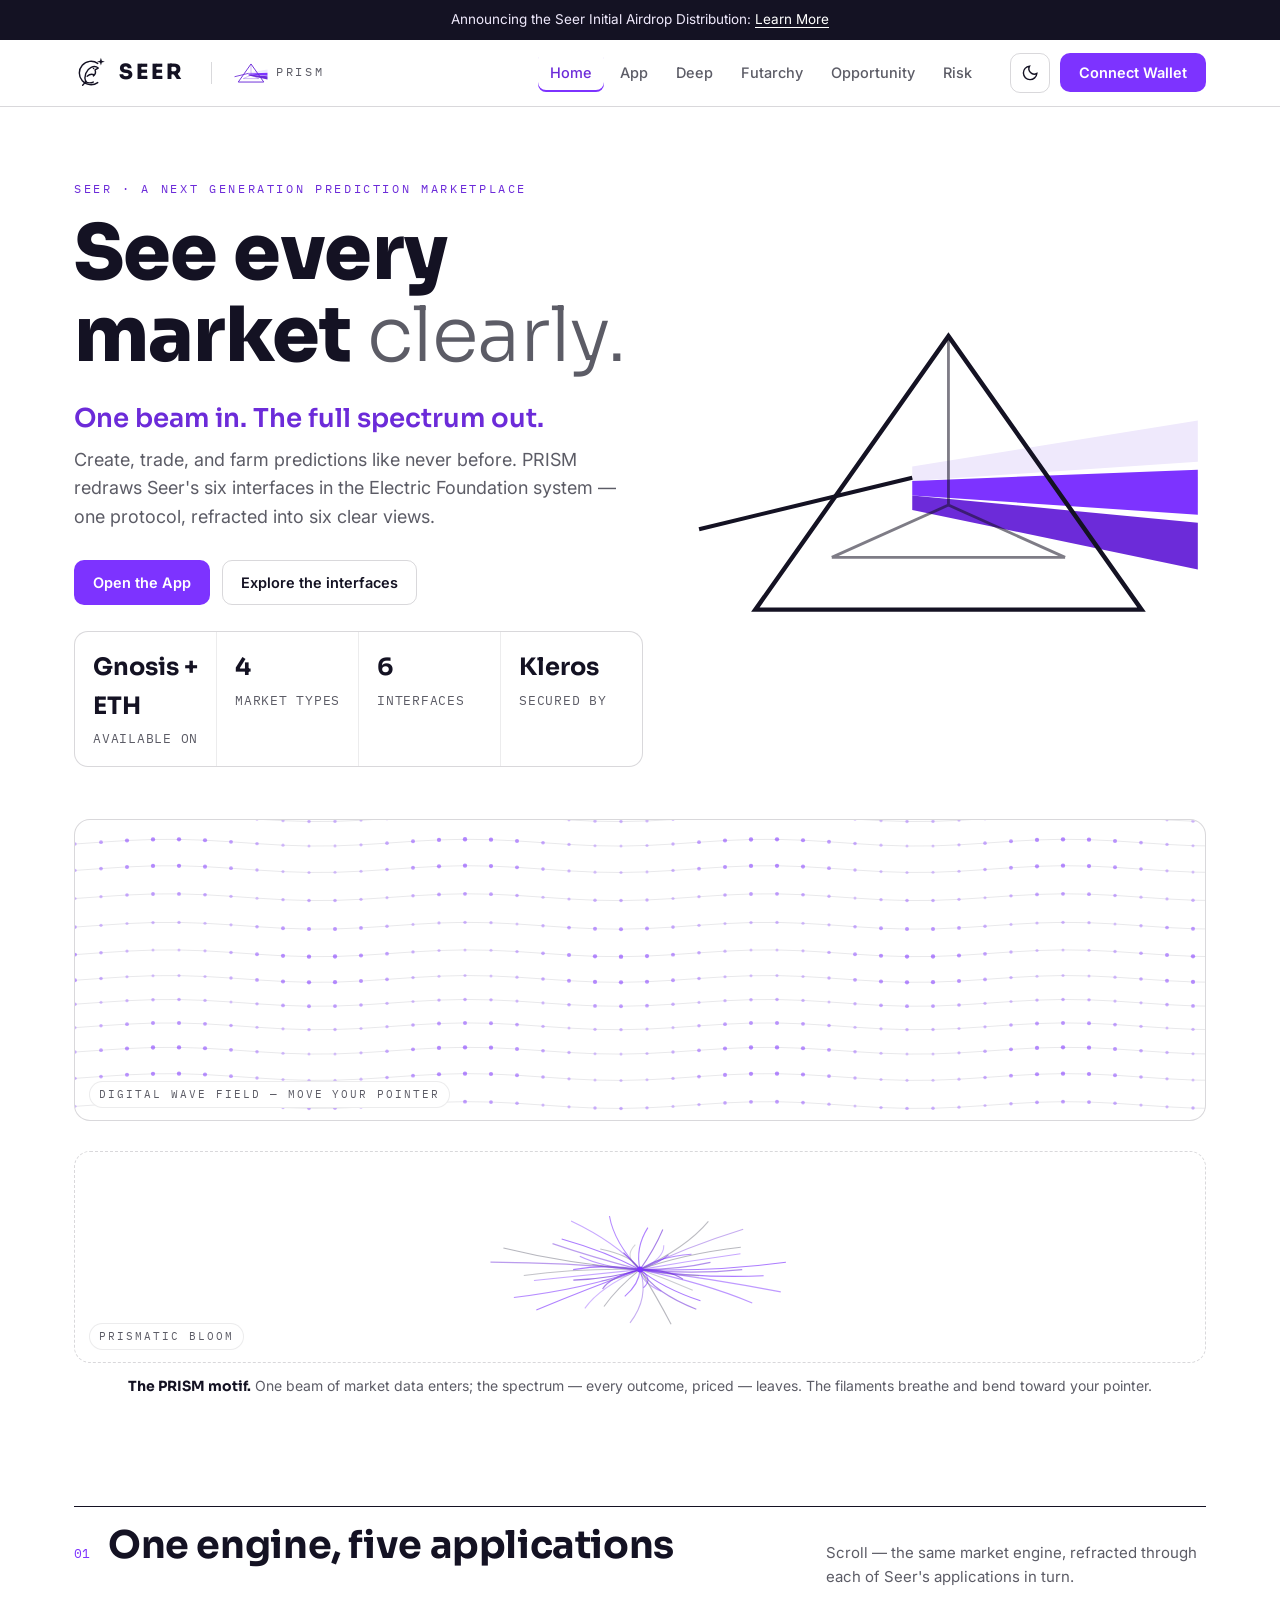
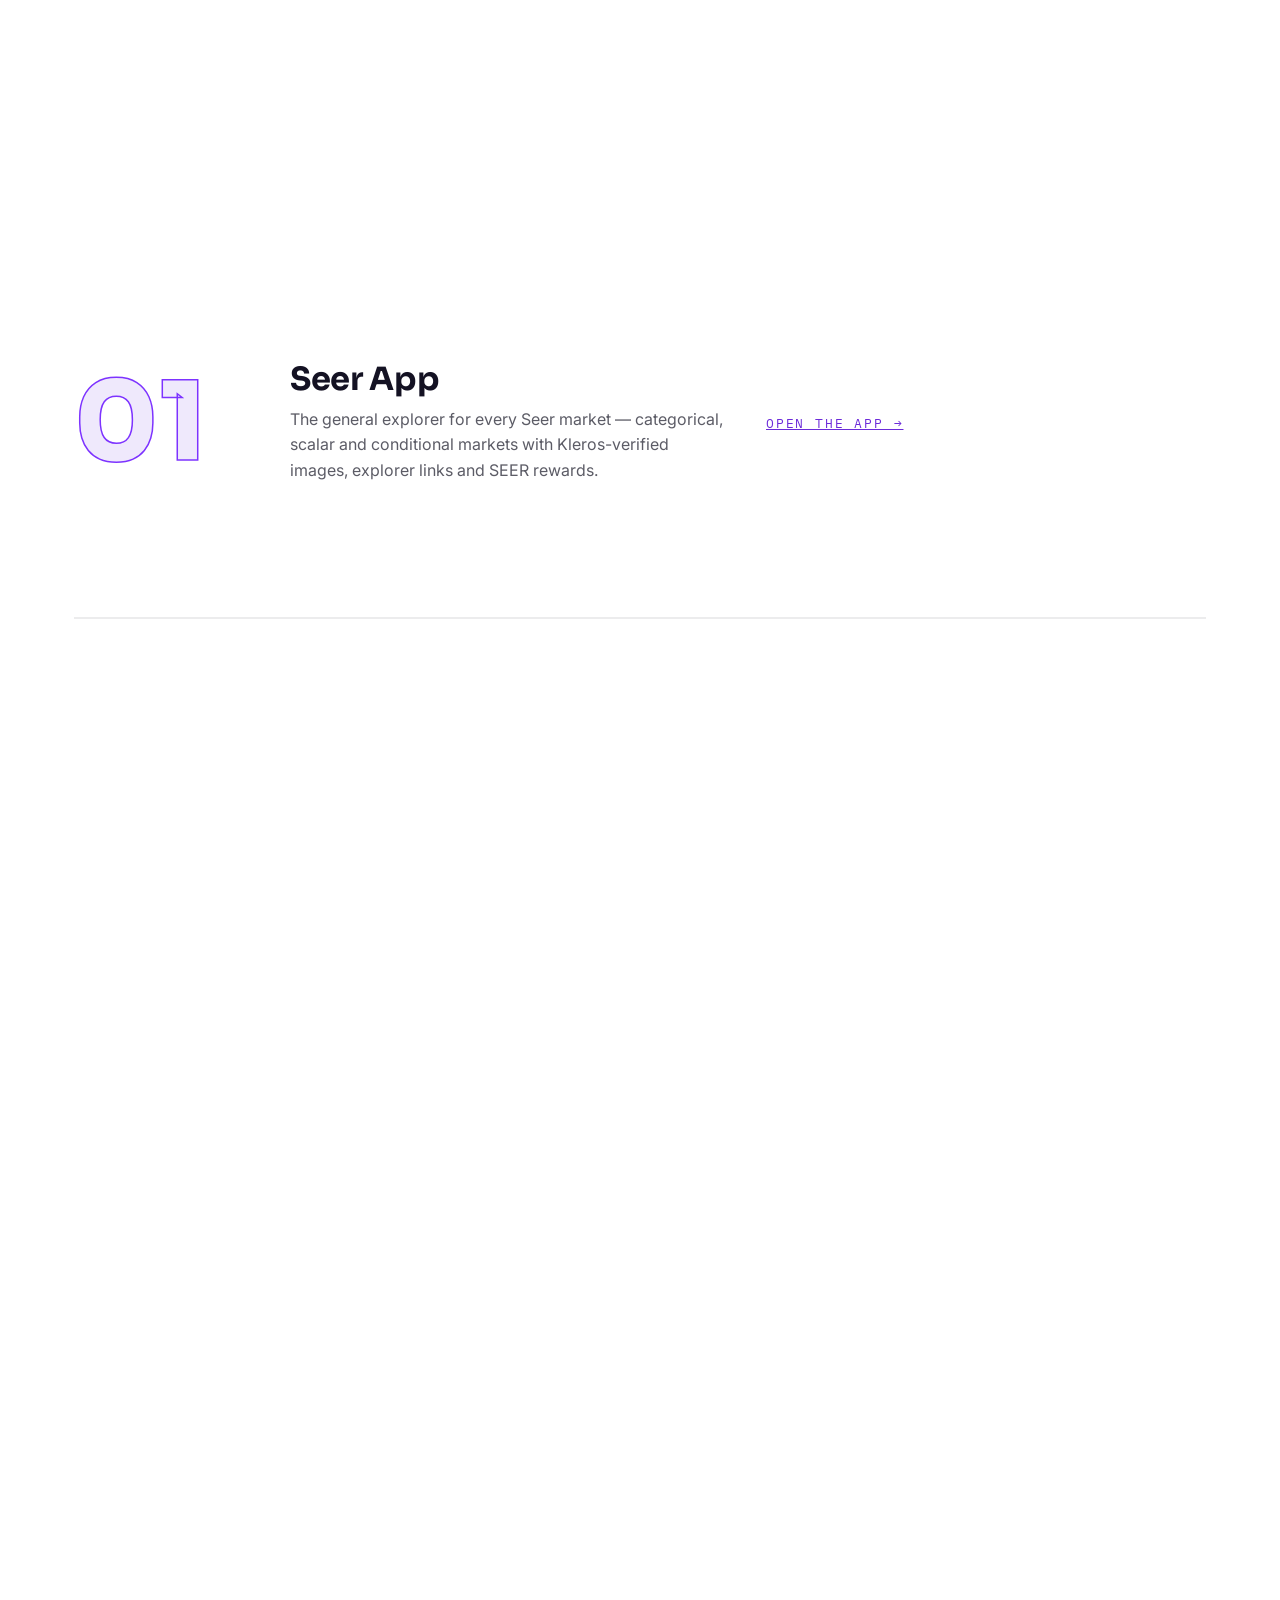
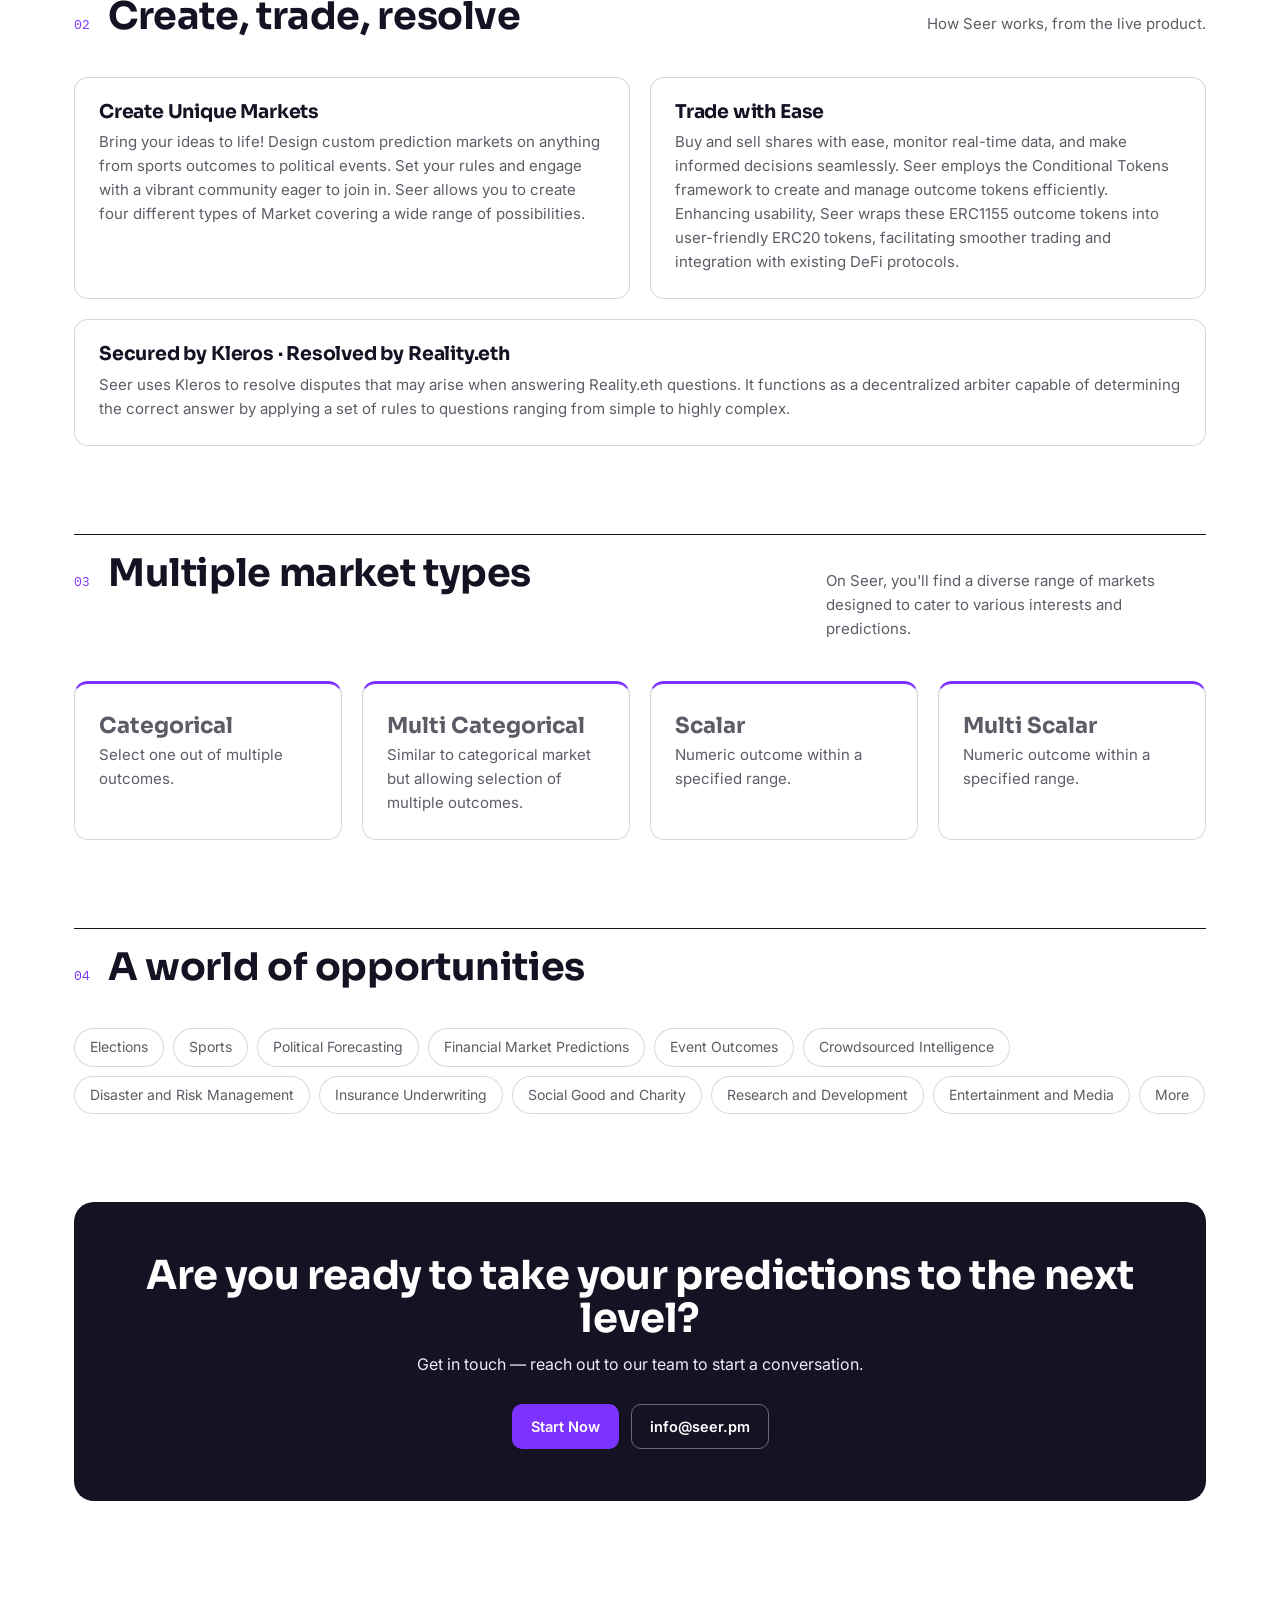
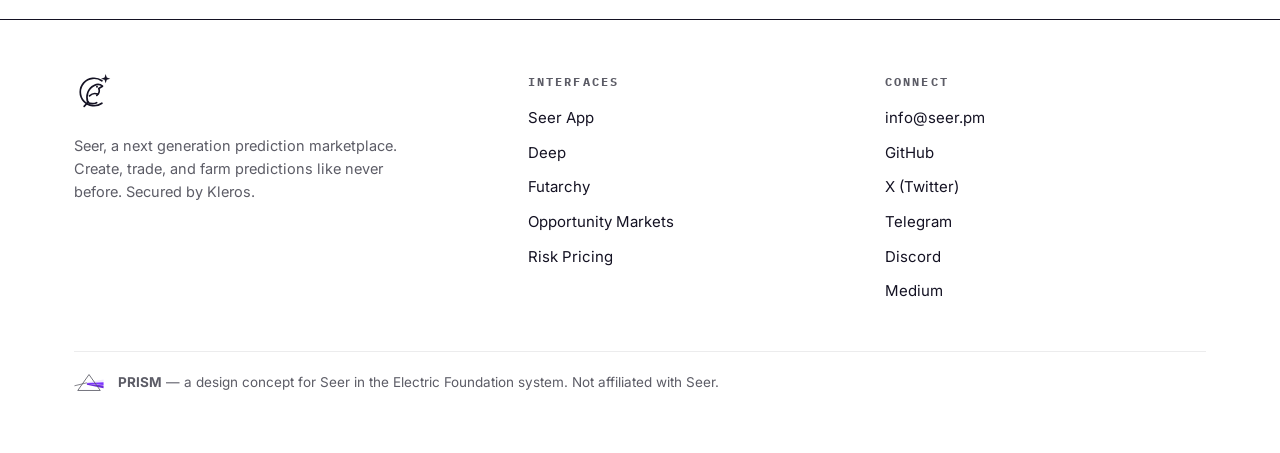
==== index.html @ 2d9a2d57 "PRISM — Seer six-interfaces design source (live at prism-xi-umber.vercel.app)" ====
<!DOCTYPE html>
<html lang="en" data-theme="light">
<head>
<meta charset="UTF-8">
<meta name="viewport" content="width=device-width, initial-scale=1">
<title>Seer — PRISM · See every market clearly</title>
<meta name="description" content="PRISM — a design concept for Seer's six interfaces in the Electric Foundation system. See every market clearly.">
<script>(function(){var t='light';try{var q=new URLSearchParams(location.search).get('theme');if(q==='dark'||q==='light'){t=q;localStorage.setItem('prism-theme',t);}else{var s=localStorage.getItem('prism-theme');if(s==='dark'||s==='light')t=s;}}catch(e){}document.documentElement.setAttribute('data-theme',t);})();</script>
<link rel="preconnect" href="https://fonts.googleapis.com"><link rel="preconnect" href="https://fonts.gstatic.com" crossorigin>
<link href="https://fonts.googleapis.com/css2?family=Sora:wght@300;600;700;800&family=Inter:wght@400;500;600&family=IBM+Plex+Mono:wght@400;500&display=swap" rel="stylesheet">
<link rel="stylesheet" href="assets/style.css">
</head>
<body>
<div class="strip">Announcing the Seer Initial Airdrop Distribution: <a href="https://medium.com" rel="noopener">Learn More</a></div>
<header class="nav"><div class="navin">
  <a class="brand" href="index.html" aria-label="Seer home">
    <svg class="crow" viewBox="0 0 48 48" fill="none" stroke="currentColor" stroke-width="2" stroke-linecap="round" stroke-linejoin="round" aria-hidden="true"><path d="M33.5 10.5 A16.5 16.5 0 1 0 33.5 37.5"/><path d="M38 2.5 L39.3 6.7 L43.5 8 L39.3 9.3 L38 13.5 L36.7 9.3 L32.5 8 L36.7 6.7 Z" fill="currentColor" stroke="none"/><path d="M16.5 36.5 C13.8 28.5 16.8 19.8 24.2 16.2 C27.6 14.5 31.6 14.8 34.2 17 L29.7 19.7 C31 22.7 30 26 27.4 28.1"/><path d="M18.6 28.6 C21.6 25.9 25.2 25.3 28.2 26.5"/><path d="M16.5 36.5 C19.8 38.2 23.8 38.3 27.2 36.8"/><path d="M17.2 35.8 L12.2 41.2"/><circle cx="27.6" cy="17.6" r="1.15" fill="currentColor" stroke="none"/></svg>
    <span class="wordmark">SEER</span>
  </a>
  <a class="edition" href="index.html" aria-label="PRISM edition home">
    <svg viewBox="0 0 64 40" fill="none" aria-hidden="true"><path d="M27.5 19.2 L63 13.5 L63 18.6 L27.5 21 Z" fill="#EFE9FC"/><path d="M27.5 21 L63 19.6 L63 25.2 L27.5 22.8 Z" fill="#7D33FF"/><path d="M27.5 22.8 L63 26.2 L63 32 L27.5 24.6 Z" fill="#6C2BD9"/><path d="M32 3 L56 37 L8 37 Z" stroke="currentColor" stroke-width="1.8"/><path d="M32 3 L32 24 M32 24 L17.5 30.5 M32 24 L46.5 30.5 M17.5 30.5 L46.5 30.5" stroke="currentColor" stroke-width="1.1" opacity=".55"/><path d="M1 27 L27.5 20.6" stroke="currentColor" stroke-width="1.6"/></svg>
    <span>PRISM</span>
  </a>
  <nav class="navlinks" aria-label="Interfaces">
    <a href="index.html" aria-current="page">Home</a>
    <a href="app/index.html">App</a>
    <a href="deep/index.html">Deep</a>
    <a href="futarchy/index.html">Futarchy</a>
    <a href="opportunity/index.html">Opportunity</a>
    <a href="risk/index.html">Risk</a>
  </nav>
  <div class="navright">
    <button class="iconbtn" id="themeToggle" type="button" aria-pressed="false" aria-label="Switch to dark mode">
      <svg class="ic-moon" viewBox="0 0 24 24" fill="none" stroke="currentColor" stroke-width="1.8" stroke-linecap="round" aria-hidden="true"><path d="M20 13.2 A8.5 8.5 0 1 1 10.8 4 A6.8 6.8 0 0 0 20 13.2 Z"/></svg>
      <svg class="ic-sun" viewBox="0 0 24 24" fill="none" stroke="currentColor" stroke-width="1.8" stroke-linecap="round" aria-hidden="true" style="display:none"><circle cx="12" cy="12" r="4.2"/><path d="M12 2.5 V5 M12 19 V21.5 M2.5 12 H5 M19 12 H21.5 M5 5 L6.8 6.8 M17.2 17.2 L19 19 M19 5 L17.2 6.8 M6.8 17.2 L5 19"/></svg>
    </button>
    <button class="btn btn-primary" type="button" data-wallet>Connect Wallet</button>
    <button class="iconbtn navtoggle" type="button" aria-label="Toggle navigation" aria-expanded="false">
      <svg viewBox="0 0 24 24" fill="none" stroke="currentColor" stroke-width="1.8" stroke-linecap="round" aria-hidden="true"><path d="M4 7 H20 M4 12 H20 M4 17 H20"/></svg>
    </button>
  </div>
</div></header>

<main>
  <!-- HERO -->
  <div class="hero"><div class="wrap">
    <div class="hero-grid">
      <div>
        <p class="kicker">Seer · A next generation prediction marketplace</p>
        <h1>See every market <span class="thin">clearly.</span></h1>
        <p class="sub">One beam in. The full spectrum out.</p>
        <p class="beam">Create, trade, and farm predictions like never before. PRISM redraws Seer's six interfaces in the Electric Foundation system — one protocol, refracted into six clear views.</p>
        <div style="display:flex; gap:12px; flex-wrap:wrap">
          <a class="btn btn-primary" href="app/index.html">Open the App</a>
          <a class="btn btn-ghost" href="#ecosystem">Explore the interfaces</a>
        </div>
        <div class="readouts">
          <div><b>Gnosis + ETH</b><span>Available on</span></div>
          <div><b>4</b><span>Market types</span></div>
          <div><b>6</b><span>Interfaces</span></div>
          <div><b>Kleros</b><span>Secured by</span></div>
        </div>
      </div>
      <div class="hero-art" aria-hidden="true">
        <svg viewBox="0 0 64 40" fill="none"><path d="M27.5 19.2 L63 13.5 L63 18.6 L27.5 21 Z" fill="#EFE9FC"/><path d="M27.5 21 L63 19.6 L63 25.2 L27.5 22.8 Z" fill="#7D33FF"/><path d="M27.5 22.8 L63 26.2 L63 32 L27.5 24.6 Z" fill="#6C2BD9"/><path d="M32 3 L56 37 L8 37 Z" stroke="currentColor" stroke-width=".55"/><path d="M32 3 L32 24 M32 24 L17.5 30.5 M32 24 L46.5 30.5 M17.5 30.5 L46.5 30.5" stroke="currentColor" stroke-width=".35" opacity=".55"/><path d="M1 27 L27.5 20.6" stroke="currentColor" stroke-width=".5"/></svg>
      </div>
    </div>
    <div class="fieldbox" style="margin-top:52px">
      <canvas id="waveField" height="300" aria-label="Interactive wave field — a grid of points that ripples from your pointer" role="img"></canvas>
      <span class="fieldtag">Digital wave field — move your pointer</span>
    </div>
  </div></div>

  <!-- BLOOM -->
  <div class="bloom"><div class="wrap">
    <div class="fieldbox">
      <canvas id="bloomCv" height="210" aria-hidden="true"></canvas>
      <span class="fieldtag">Prismatic Bloom</span>
    </div>
    <p class="bloom-cap"><b>The PRISM motif.</b> One beam of market data enters; the spectrum — every outcome, priced — leaves. The filaments breathe and bend toward your pointer.</p>
  </div></div>

  <!-- ECOSYSTEM SCROLL SEQUENCE -->
  <section id="ecosystem" style="padding-bottom:0">
    <div class="wrap">
      <div class="sec-head"><span class="idx">01</span><h2>One engine, five applications</h2><p>Scroll — the same market engine, refracted through each of Seer's applications in turn.</p></div>
    </div>
    <div class="seq" id="seq"><div class="wrap"><div class="seq-sticky">
      <div class="seq-track">
        <article class="seq-panel">
          <div class="big">01</div>
          <div><h3>Seer App</h3><p>The general explorer for every Seer market — categorical, scalar and conditional markets with Kleros-verified images, explorer links and SEER rewards.</p></div>
          <div class="third"><a class="go" href="app/index.html">Open the App →</a></div>
        </article>
        <article class="seq-panel">
          <div class="big">02</div>
          <div><h3>Deep</h3><p>Deep Funding on Optimism: AI prediction markets over 98 Ethereum repositories, where agents trade the share of original work against dependencies.</p></div>
          <div class="third"><a class="go" href="deep/index.html">Enter Deep →</a></div>
        </article>
        <article class="seq-panel">
          <div class="big">03</div>
          <div><h3>Futarchy</h3><p>Market-based evaluation of governance decisions and milestones — two conditional prices per proposal, and the impact between them is the signal.</p></div>
          <div class="third"><a class="go" href="futarchy/index.html">See Futarchy →</a></div>
        </article>
        <article class="seq-panel">
          <div class="big">04</div>
          <div><h3>Opportunity Markets</h3><p>Any selection process becomes a market: traders set the odds, price becomes a triage tool, and the sponsor makes the final decision.</p></div>
          <div class="third"><a class="go" href="opportunity/index.html">Browse Opportunity →</a></div>
        </article>
        <article class="seq-panel">
          <div class="big">05</div>
          <div><h3>Risk Pricing</h3><p>Market-implied yearly Probability of Default for DeFi protocols — estimates with shared capital, built to be compared across protocols.</p></div>
          <div class="third"><a class="go" href="risk/index.html">Compare risk →</a></div>
        </article>
      </div>
      <div class="seq-progress" aria-hidden="true"><i id="seqBar"></i></div>
    </div></div></div>
    <noscript><style>.seq{height:auto}.seq-sticky{position:static;height:auto;padding:30px 0}.seq-panel{position:relative;opacity:1;transform:none;margin-bottom:30px}</style></noscript>
  </section>

  <!-- FEATURES -->
  <section>
    <div class="wrap">
      <div class="sec-head"><span class="idx">02</span><h2>Create, trade, resolve</h2><p>How Seer works, from the live product.</p></div>
      <div class="grid2">
        <article class="card">
          <h3>Create Unique Markets</h3>
          <p>Bring your ideas to life! Design custom prediction markets on anything from sports outcomes to political events. Set your rules and engage with a vibrant community eager to join in. Seer allows you to create four different types of Market covering a wide range of possibilities.</p>
        </article>
        <article class="card">
          <h3>Trade with Ease</h3>
          <p>Buy and sell shares with ease, monitor real-time data, and make informed decisions seamlessly. Seer employs the Conditional Tokens framework to create and manage outcome tokens efficiently. Enhancing usability, Seer wraps these ERC1155 outcome tokens into user-friendly ERC20 tokens, facilitating smoother trading and integration with existing DeFi protocols.</p>
        </article>
      </div>
      <div class="card" style="margin-top:20px">
        <h3>Secured by Kleros · Resolved by Reality.eth</h3>
        <p>Seer uses Kleros to resolve disputes that may arise when answering Reality.eth questions. It functions as a decentralized arbiter capable of determining the correct answer by applying a set of rules to questions ranging from simple to highly complex.</p>
      </div>
    </div>
  </section>

  <!-- MARKET TYPES -->
  <section style="padding-top:0">
    <div class="wrap">
      <div class="sec-head"><span class="idx">03</span><h2>Multiple market types</h2><p>On Seer, you'll find a diverse range of markets designed to cater to various interests and predictions.</p></div>
      <div class="grid3" style="grid-template-columns:repeat(4,1fr)" id="typesGrid">
        <article class="card typecard"><p class="t">Categorical</p><p>Select one out of multiple outcomes.</p></article>
        <article class="card typecard"><p class="t">Multi Categorical</p><p>Similar to categorical market but allowing selection of multiple outcomes.</p></article>
        <article class="card typecard"><p class="t">Scalar</p><p>Numeric outcome within a specified range.</p></article>
        <article class="card typecard"><p class="t">Multi Scalar</p><p>Numeric outcome within a specified range.</p></article>
      </div>
    </div>
  </section>

  <!-- USE CASES -->
  <section style="padding-top:0">
    <div class="wrap">
      <div class="sec-head"><span class="idx">04</span><h2>A world of opportunities</h2></div>
      <div class="chips">
        <span class="chip">Elections</span><span class="chip">Sports</span><span class="chip">Political Forecasting</span><span class="chip">Financial Market Predictions</span><span class="chip">Event Outcomes</span><span class="chip">Crowdsourced Intelligence</span><span class="chip">Disaster and Risk Management</span><span class="chip">Insurance Underwriting</span><span class="chip">Social Good and Charity</span><span class="chip">Research and Development</span><span class="chip">Entertainment and Media</span><span class="chip">More</span>
      </div>
    </div>
  </section>

  <!-- CTA -->
  <section style="padding-top:0">
    <div class="wrap">
      <div class="ctaband">
        <h2>Are you ready to take your predictions to the next level?</h2>
        <p>Get in touch — reach out to our team to start a conversation.</p>
        <div style="display:flex; gap:12px; justify-content:center; flex-wrap:wrap">
          <a class="btn btn-primary" href="app/index.html">Start Now</a>
          <a class="btn btn-ghost" href="mailto:info@seer.pm">info@seer.pm</a>
        </div>
      </div>
    </div>
  </section>
</main>

<footer><div class="wrap">
  <div class="foot-grid">
    <div>
      <svg class="crow" viewBox="0 0 48 48" fill="none" stroke="currentColor" stroke-width="2" stroke-linecap="round" stroke-linejoin="round" aria-hidden="true"><path d="M33.5 10.5 A16.5 16.5 0 1 0 33.5 37.5"/><path d="M38 2.5 L39.3 6.7 L43.5 8 L39.3 9.3 L38 13.5 L36.7 9.3 L32.5 8 L36.7 6.7 Z" fill="currentColor" stroke="none"/><path d="M16.5 36.5 C13.8 28.5 16.8 19.8 24.2 16.2 C27.6 14.5 31.6 14.8 34.2 17 L29.7 19.7 C31 22.7 30 26 27.4 28.1"/><path d="M18.6 28.6 C21.6 25.9 25.2 25.3 28.2 26.5"/><path d="M16.5 36.5 C19.8 38.2 23.8 38.3 27.2 36.8"/><path d="M17.2 35.8 L12.2 41.2"/><circle cx="27.6" cy="17.6" r="1.15" fill="currentColor" stroke="none"/></svg>
      <p style="color:var(--ink2); font-size:14.5px; max-width:340px; margin:14px 0 0">Seer, a next generation prediction marketplace. Create, trade, and farm predictions like never before. Secured by Kleros.</p>
    </div>
    <div>
      <h4>Interfaces</h4>
      <ul>
        <li><a href="app/index.html">Seer App</a></li>
        <li><a href="deep/index.html">Deep</a></li>
        <li><a href="futarchy/index.html">Futarchy</a></li>
        <li><a href="opportunity/index.html">Opportunity Markets</a></li>
        <li><a href="risk/index.html">Risk Pricing</a></li>
      </ul>
    </div>
    <div>
      <h4>Connect</h4>
      <ul>
        <li><a href="mailto:info@seer.pm">info@seer.pm</a></li>
        <li><a href="https://github.com/seer-pm" rel="noopener">GitHub</a></li>
        <li><a href="https://x.com/seer_pm" rel="noopener">X (Twitter)</a></li>
        <li><a href="https://t.me/seer_pm" rel="noopener">Telegram</a></li>
        <li><a href="https://discord.gg/seer" rel="noopener">Discord</a></li>
        <li><a href="https://medium.com" rel="noopener">Medium</a></li>
      </ul>
    </div>
  </div>
  <div class="foot-note">
    <svg viewBox="0 0 64 40" fill="none" aria-hidden="true"><path d="M27.5 19.2 L63 13.5 L63 18.6 L27.5 21 Z" fill="#EFE9FC"/><path d="M27.5 21 L63 19.6 L63 25.2 L27.5 22.8 Z" fill="#7D33FF"/><path d="M27.5 22.8 L63 26.2 L63 32 L27.5 24.6 Z" fill="#6C2BD9"/><path d="M32 3 L56 37 L8 37 Z" stroke="currentColor" stroke-width="1.8"/><path d="M1 27 L27.5 20.6" stroke="currentColor" stroke-width="1.6"/></svg>
    <span><strong>PRISM</strong> — a design concept for Seer in the Electric Foundation system. Not affiliated with Seer.</span>
  </div>
</div></footer>

<script src="assets/app.js"></script>
<script>
(function(){
'use strict';
var RM = window.PRISM_RM;
/* ---------- Digital Wave Field hero ---------- */
var cv = document.getElementById('waveField');
if(cv){
  var px=-9999, py=-9999, ripples=[];
  function drawWave(t){
    var f = window.fitCanvas(cv, 300), c=f.ctx, w=f.w, h=f.h;
    c.clearRect(0,0,w,h);
    var gap=26, cols=Math.ceil(w/gap)+1, rows=Math.ceil(h/gap)+1;
    var dark = window.prismTheme()==='dark';
    function off(x,y){
      var d = Math.sin(x*0.021 + t*0.9)*3.4 + Math.cos(y*0.03 + t*0.7)*3.4;
      for(var i=0;i<ripples.length;i++){
        var r=ripples[i], age=t-r.t0; if(age>2.2) continue;
        var dx=x-r.x, dy=y-r.y, dist=Math.sqrt(dx*dx+dy*dy);
        d += 16*Math.exp(-dist/110)*Math.sin(dist*0.075 - age*7)*Math.exp(-age*1.5);
      }
      var pdx=x-px, pdy=y-py, pd=Math.sqrt(pdx*pdx+pdy*pdy);
      d += 10*Math.exp(-pd/130)*Math.sin(pd*0.06 - t*3);
      return d;
    }
    c.lineWidth=1;
    for(var j=0;j<rows;j++){
      c.beginPath();
      for(var i=0;i<cols;i++){
        var x=i*gap, y=j*gap + off(x,j*gap);
        if(i===0) c.moveTo(x,y); else c.lineTo(x,y);
      }
      c.strokeStyle = dark ? 'rgba(239,233,252,0.10)' : 'rgba(20,18,35,0.09)';
      c.stroke();
    }
    for(var j2=0;j2<rows;j2++) for(var i2=0;i2<cols;i2++){
      var x2=i2*gap, yb=j2*gap, o=off(x2,yb);
      var glow=Math.min(1, Math.abs(o)/13);
      c.beginPath(); c.arc(x2, yb+o, 1.5+glow*1.3, 0, 7);
      c.fillStyle = 'rgba(125,51,255,'+(0.28+glow*0.6)+')'; c.fill();
    }
  }
  cv.addEventListener('pointermove', function(e){
    var r=cv.getBoundingClientRect(); px=e.clientX-r.left; py=e.clientY-r.top;
  });
  cv.addEventListener('pointerdown', function(e){
    var r=cv.getBoundingClientRect();
    ripples.push({x:e.clientX-r.left, y:e.clientY-r.top, t0: performance.now()/1000});
    if(ripples.length>5) ripples.shift();
  });
  cv.addEventListener('pointerleave', function(){ px=py=-9999; });
  window.animate(cv, drawWave);
  window.onTheme(function(){ if(RM) drawWave(0); });
  if(!RM){ /* re-fit on resize happens inside animate's draw */ }
}
/* ---------- Prismatic Bloom ---------- */
var bcv = document.getElementById('bloomCv');
if(bcv){
  var bx=-9999, by=-9999;
  bcv.addEventListener('pointermove', function(e){ var r=bcv.getBoundingClientRect(); bx=e.clientX-r.left; by=e.clientY-r.top; });
  bcv.addEventListener('pointerleave', function(){ bx=by=-9999; });
  var colsLight=['#6C2BD9','#7D33FF','#8E8E99','#7D33FF'];
  var colsDark=['#EFE9FC','#7D33FF','#6C2BD9','#EFE9FC'];
  function drawBloom(t){
    var f=window.fitCanvas(bcv,210), c=f.ctx, w=f.w, h=f.h;
    c.clearRect(0,0,w,h);
    var cx=w*0.5, cy=h*0.56, dark=window.prismTheme()==='dark';
    var cols = dark?colsDark:colsLight;
    var breathe = 1 + Math.sin(t*0.55)*0.045;
    c.lineWidth=1.1;
    for(var i=0;i<46;i++){
      var a = (i/46)*Math.PI*2;
      var len = (58 + 30*Math.sin(i*2.7)) * breathe;
      var ex = cx + Math.cos(a)*len*1.7, ey = cy + Math.sin(a)*len*0.62;
      var bend = Math.sin(t*0.6 + i*0.85)*15;
      var qx = cx + Math.cos(a)*len*0.85 + Math.cos(a+Math.PI/2)*bend;
      var qy = cy + Math.sin(a)*len*0.32 + Math.sin(a+Math.PI/2)*bend*0.4;
      if(bx>-100){ var dx=bx-qx, dy=by-qy, d=Math.sqrt(dx*dx+dy*dy); var pull=Math.exp(-d/190)*26; qx+=dx/(d+1)*pull; qy+=dy/(d+1)*pull; }
      c.beginPath(); c.moveTo(cx,cy); c.quadraticCurveTo(qx,qy,ex,ey);
      c.strokeStyle = cols[i%4]; c.globalAlpha = 0.34 + 0.3*Math.abs(Math.sin(t*0.4+i));
      c.stroke();
    }
    c.globalAlpha=1;
    c.beginPath(); c.arc(cx,cy,3,0,7); c.fillStyle='#7D33FF'; c.fill();
  }
  window.animate(bcv, drawBloom);
  window.onTheme(function(){ if(RM) drawBloom(0); });
}
/* ---------- Scroll-scrubbed ecosystem sequence ---------- */
var seq=document.getElementById('seq');
if(seq){
  var panels=seq.querySelectorAll('.seq-panel'), bar=document.getElementById('seqBar');
  if(RM){ seq.classList.add('static'); }
  else{
    var ticking=false;
    function update(){
      ticking=false;
      var r=seq.getBoundingClientRect();
      var total=seq.offsetHeight - window.innerHeight + 66;
      var p = Math.min(1, Math.max(0, -r.top / Math.max(1,total)));
      var pos = p*(panels.length-1);
      panels.forEach(function(pn,i){
        var d=Math.abs(i-pos);
        pn.style.opacity = String(Math.max(0, 1 - d*1.5));
        pn.style.transform = 'translateY('+((i-pos)*30)+'px)';
        pn.classList.toggle('on', d<0.5);
      });
      if(bar) bar.style.width = (p*100)+'%';
    }
    window.addEventListener('scroll', function(){ if(!ticking){ ticking=true; requestAnimationFrame(update); } }, {passive:true});
    window.addEventListener('resize', update);
    update();
  }
}
})();
</script>
</body>
</html>
---- assets/style.css ----
/* PRISM — a design concept for Seer · Electric Foundation system
   Motion language: light, lines and scroll. Lines and dots only.
   Tokens: #141223 night · #7D33FF violet · #FFFFFF · #EFE9FC lavender ·
   #6C2BD9 deep violet · greys 17171C / 5C5C66 / 8E8E99 / 67676F        */

:root, html[data-theme="light"]{
  --bg:#FFFFFF; --bg2:#EFE9FC; --surface:#FFFFFF; --surface2:#EFE9FC;
  --ink:#141223; --ink2:#5C5C66; --ink3:#67676F;
  --line:rgba(20,18,35,.16); --line2:rgba(20,18,35,.08);
  --violet:#7D33FF; --deep:#6C2BD9; --lav:#EFE9FC; --night:#141223;
  --field:rgba(125,51,255,.55);
  --nav-bg:rgba(255,255,255,.88);
  --shadow:0 18px 40px rgba(20,18,35,.08);
}
html[data-theme="dark"]{
  --bg:#141223; --bg2:#17171C; --surface:#17171C; --surface2:#141223;
  --ink:#FFFFFF; --ink2:#8E8E99; --ink3:#67676F;
  --line:rgba(239,233,252,.16); --line2:rgba(239,233,252,.08);
  --violet:#7D33FF; --deep:#6C2BD9; --lav:#EFE9FC; --night:#141223;
  --field:rgba(125,51,255,.7);
  --nav-bg:rgba(20,18,35,.88);
  --shadow:0 18px 40px rgba(20,18,35,.45);
}
*{box-sizing:border-box}
html{scroll-behavior:smooth}
body{
  margin:0; background:var(--bg); color:var(--ink);
  font-family:"Inter",system-ui,-apple-system,sans-serif;
  font-size:16px; line-height:1.6; -webkit-font-smoothing:antialiased;
  transition:background .35s ease,color .35s ease;
}
::selection{background:var(--violet); color:#FFFFFF}
a{color:var(--deep)}
html[data-theme="dark"] a{color:var(--lav)}
a:focus-visible,button:focus-visible,input:focus-visible,[tabindex]:focus-visible{
  outline:2px solid var(--violet); outline-offset:2px; border-radius:4px;
}
h1,h2,h3,.disp{font-family:"Sora",sans-serif; line-height:1.08; letter-spacing:-.01em; margin:0}
.mono{font-family:"IBM Plex Mono",monospace}
.wrap{max-width:1180px; margin:0 auto; padding:0 24px}
.kicker{font-family:"IBM Plex Mono",monospace; font-size:12px; letter-spacing:.22em; text-transform:uppercase; color:var(--deep); margin:0 0 14px}
html[data-theme="dark"] .kicker{color:var(--lav)}
.lede{font-size:20px; color:var(--ink2); max-width:640px}
section{padding:88px 0}
.sec-head{display:flex; align-items:baseline; gap:18px; border-top:1px solid var(--ink); padding-top:18px; margin-bottom:40px}
.sec-head .idx{font-family:"IBM Plex Mono",monospace; font-size:13px; color:var(--violet)}
.sec-head h2{font-size:clamp(26px,3.4vw,38px); font-weight:700}
.sec-head p{margin:0 0 0 auto; max-width:380px; color:var(--ink2); font-size:15px}

/* ---------- top airdrop strip ---------- */
.strip{background:var(--night); color:#EFE9FC; font-size:13.5px; text-align:center; padding:9px 16px}
.strip a{color:#FFFFFF; text-decoration:underline; text-underline-offset:3px}

/* ---------- nav ---------- */
.nav{position:sticky; top:0; z-index:50; background:var(--nav-bg); backdrop-filter:blur(14px); border-bottom:1px solid var(--line)}
.navin{max-width:1180px; margin:0 auto; padding:0 24px; height:66px; display:flex; align-items:center; gap:26px}
.brand{display:flex; align-items:center; gap:11px; text-decoration:none; color:var(--ink)}
.brand .crow{width:34px; height:34px; flex:none}
.wordmark{font-family:"Sora",sans-serif; font-weight:800; font-size:21px; letter-spacing:.14em; color:var(--ink)}
.edition{display:flex; align-items:center; gap:8px; border-left:1px solid var(--line); padding-left:22px; text-decoration:none}
.edition svg{width:34px; height:22px}
.edition span{font-family:"IBM Plex Mono",monospace; font-size:11.5px; letter-spacing:.24em; color:var(--ink2)}
.navlinks{display:flex; gap:4px; margin-left:auto}
.navlinks a{color:var(--ink2); text-decoration:none; font-size:14.5px; font-weight:500; padding:8px 12px; border-radius:8px}
.navlinks a:hover{color:var(--ink); background:var(--surface2)}
.navlinks a[aria-current="page"]{color:var(--deep); box-shadow:inset 0 -2px 0 var(--violet)}
html[data-theme="dark"] .navlinks a[aria-current="page"]{color:#FFFFFF}
.navright{display:flex; align-items:center; gap:10px}
.btn{font-family:"Inter",sans-serif; font-weight:600; font-size:14.5px; border-radius:10px; padding:10px 18px; cursor:pointer; border:1px solid transparent; text-decoration:none; display:inline-block}
.btn-primary{background:var(--violet); color:#FFFFFF}
.btn-primary:hover{background:var(--deep)}
.btn-ghost{background:transparent; color:var(--ink); border-color:var(--line)}
.btn-ghost:hover{border-color:var(--violet); color:var(--deep)}
html[data-theme="dark"] .btn-ghost:hover{color:#FFFFFF}
.btn-sm{padding:7px 13px; font-size:13.5px}
.iconbtn{width:40px; height:40px; border-radius:10px; border:1px solid var(--line); background:transparent; color:var(--ink); cursor:pointer; display:inline-flex; align-items:center; justify-content:center}
.iconbtn:hover{border-color:var(--violet)}
.iconbtn svg{width:19px; height:19px}
.navtoggle{display:none}

/* ---------- hero ---------- */
.hero{padding:72px 0 0; position:relative; overflow:hidden}
.hero-grid{display:grid; grid-template-columns:1.05fr .95fr; gap:48px; align-items:center}
.hero h1{font-size:clamp(44px,6.2vw,76px); font-weight:800}
.hero h1 .thin{font-weight:300; color:var(--ink2)}
.hero .sub{font-family:"Sora",sans-serif; font-size:clamp(19px,2.4vw,26px); font-weight:600; color:var(--deep); margin:22px 0 6px}
html[data-theme="dark"] .hero .sub{color:var(--lav)}
.hero .beam{font-size:18px; color:var(--ink2); margin:0 0 28px}
.hero-art{position:relative}
.hero-art svg{width:100%; height:auto; display:block}
.fieldbox{border:1px solid var(--line); border-radius:16px; background:var(--surface); overflow:hidden; position:relative}
.fieldbox canvas{display:block; width:100%}
.fieldtag{position:absolute; left:14px; bottom:12px; font-family:"IBM Plex Mono",monospace; font-size:11px; letter-spacing:.18em; text-transform:uppercase; color:var(--ink2); background:var(--surface); padding:4px 9px; border:1px solid var(--line2); border-radius:99px}
.readouts{display:flex; gap:0; border:1px solid var(--line); border-radius:14px; overflow:hidden; margin-top:26px; background:var(--surface)}
.readouts div{flex:1; padding:16px 18px; border-right:1px solid var(--line2)}
.readouts div:last-child{border-right:0}
.readouts b{display:block; font-family:"Sora",sans-serif; font-size:24px; font-weight:700}
.readouts span{font-size:12.5px; color:var(--ink2); font-family:"IBM Plex Mono",monospace; letter-spacing:.06em; text-transform:uppercase}

/* ---------- bloom divider ---------- */
.bloom{padding:30px 0 6px}
.bloom .fieldbox{border-style:dashed}
.bloom-cap{text-align:center; color:var(--ink2); font-size:14px; margin-top:12px}
.bloom-cap b{color:var(--ink); font-family:"Sora",sans-serif}

/* ---------- scroll sequence ---------- */
.seq{height:340vh; position:relative}
.seq-sticky{position:sticky; top:66px; height:calc(100vh - 66px); display:flex; flex-direction:column; justify-content:center; overflow:hidden}
.seq-track{position:relative; height:300px}
.seq-panel{position:absolute; inset:0; display:grid; grid-template-columns:180px 1fr 1fr; gap:36px; align-items:center; opacity:0; transform:translateY(34px); pointer-events:none}
.seq-panel.on{pointer-events:auto}
.seq-panel .big{font-family:"Sora",sans-serif; font-size:110px; font-weight:800; color:var(--surface2); -webkit-text-stroke:1.5px var(--violet); line-height:1}
html[data-theme="dark"] .seq-panel .big{color:transparent}
.seq-panel h3{font-size:32px; margin-bottom:10px}
.seq-panel p{color:var(--ink2); margin:0}
.seq-panel .go{font-family:"IBM Plex Mono",monospace; font-size:13px; letter-spacing:.14em; text-transform:uppercase}
.seq-progress{height:2px; background:var(--line2); margin-top:44px; position:relative}
.seq-progress i{position:absolute; left:0; top:0; bottom:0; width:0; background:var(--violet)}
.seq.static{height:auto}
.seq.static .seq-sticky{position:static; height:auto; padding:40px 0}
.seq.static .seq-panel{position:relative; opacity:1; transform:none; margin-bottom:34px}

/* ---------- generic cards / grids ---------- */
.grid3{display:grid; grid-template-columns:repeat(3,1fr); gap:20px}
.grid2{display:grid; grid-template-columns:1fr 1fr; gap:20px}
.card{background:var(--surface); border:1px solid var(--line); border-radius:14px; padding:24px}
.card h3{font-size:19px; margin-bottom:8px}
.card p{color:var(--ink2); margin:0; font-size:15px}
.typecard{border-top:3px solid var(--violet)}
.typecard .t{font-family:"Sora",sans-serif; font-size:22px; font-weight:700}
.chips{display:flex; flex-wrap:wrap; gap:9px}
.chip{border:1px solid var(--line); border-radius:99px; padding:7px 15px; font-size:14px; color:var(--ink2); background:var(--surface)}
.chip:hover{border-color:var(--violet); color:var(--deep)}
.ctaband{background:var(--night); color:#FFFFFF; border-radius:20px; padding:52px 48px; text-align:center}
.ctaband h2{font-size:clamp(26px,3.6vw,40px); color:#FFFFFF}
.ctaband p{color:#EFE9FC; margin:12px auto 26px; max-width:520px}
.ctaband .btn-ghost{color:#FFFFFF; border-color:rgba(239,233,252,.4)}

/* ---------- page heads ---------- */
.pagehead{padding:56px 0 10px}
.pagehead h1{font-size:clamp(36px,5vw,58px); font-weight:800; max-width:820px}
.pagehead .lede{margin-top:16px}
.band{border:1px solid var(--line); border-radius:16px; overflow:hidden; position:relative; background:var(--surface); margin-top:34px}
.band canvas{display:block; width:100%}
.band .fieldtag{position:absolute; left:14px; bottom:12px}

/* ---------- market cards (App) ---------- */
.toolbar{display:flex; flex-wrap:wrap; gap:12px; align-items:center; margin:34px 0 22px}
.toolbar input[type="search"]{flex:1; min-width:220px; padding:12px 16px; border:1px solid var(--line); border-radius:10px; background:var(--surface); color:var(--ink); font-size:15px; font-family:"Inter",sans-serif}
.fbtn{border:1px solid var(--line); background:var(--surface); color:var(--ink2); border-radius:99px; padding:8px 16px; font-size:14px; cursor:pointer; font-family:"Inter",sans-serif}
.fbtn[aria-pressed="true"]{background:var(--violet); border-color:var(--violet); color:#FFFFFF}
.mgrid{display:grid; grid-template-columns:repeat(3,1fr); gap:18px}
.mcard{background:var(--surface); border:1px solid var(--line); border-radius:14px; padding:20px; cursor:pointer; display:flex; flex-direction:column; gap:12px; text-align:left; font-family:"Inter",sans-serif; color:var(--ink); width:100%}
.mcard:hover{border-color:var(--violet); box-shadow:var(--shadow)}
.mcard .q{font-family:"Sora",sans-serif; font-weight:600; font-size:16.5px; line-height:1.35}
.mcard .meta{display:flex; flex-wrap:wrap; gap:6px; align-items:center; margin-top:auto}
.tag{font-family:"IBM Plex Mono",monospace; font-size:10.5px; letter-spacing:.1em; text-transform:uppercase; border:1px solid var(--line); padding:3px 8px; border-radius:99px; color:var(--ink2)}
.tag.v{border-color:var(--violet); color:var(--deep)}
html[data-theme="dark"] .tag.v{color:var(--lav)}
.tag.reward{background:var(--violet); color:#FFFFFF; border-color:var(--violet)}
.mcard .prob{display:flex; align-items:baseline; gap:10px}
.mcard .prob b{font-family:"Sora",sans-serif; font-size:26px; color:var(--deep)}
html[data-theme="dark"] .mcard .prob b{color:var(--lav)}
.mcard .prob span{font-size:12.5px; color:var(--ink2); font-family:"IBM Plex Mono",monospace; text-transform:uppercase; letter-spacing:.08em}
.mcard .links{font-size:12.5px; color:var(--ink3); display:flex; gap:14px; flex-wrap:wrap}
.mcard .cond{font-size:13px; color:var(--ink2); border-left:3px solid var(--violet); padding-left:10px}

/* ---------- detail / bet slip ---------- */
.detail{display:none; border:1px solid var(--violet); border-radius:16px; background:var(--surface); margin-top:26px; overflow:hidden}
.detail.open{display:grid; grid-template-columns:1.35fr .65fr}
.detail .wavebox{padding:24px; border-right:1px solid var(--line2)}
.detail .wavebox canvas{width:100%; display:block}
.detail h3{font-size:21px; margin-bottom:6px}
.slip{padding:24px; background:var(--surface2)}
.slip h4{margin:0 0 14px; font-family:"Sora",sans-serif; font-size:16px}
.slip label{font-size:12.5px; font-family:"IBM Plex Mono",monospace; text-transform:uppercase; letter-spacing:.1em; color:var(--ink2); display:block; margin-bottom:6px}
.slip input[type="number"]{width:100%; padding:12px; font-size:17px; border:1px solid var(--line); border-radius:10px; background:var(--surface); color:var(--ink); font-family:"IBM Plex Mono",monospace}
.chiprow{display:flex; gap:8px; margin:12px 0 18px}
.chiprow button{flex:1; padding:9px 0; border-radius:9px; border:1px solid var(--line); background:var(--surface); color:var(--ink); cursor:pointer; font-family:"IBM Plex Mono",monospace; font-size:13.5px}
.chiprow button:hover{border-color:var(--violet); color:var(--deep)}
.slip .row{display:flex; justify-content:space-between; font-size:14px; color:var(--ink2); margin-bottom:8px}
.slip .row b{color:var(--ink); font-family:"IBM Plex Mono",monospace}
.slip .btn{width:100%; margin-top:10px}

/* ---------- tables ---------- */
table{width:100%; border-collapse:collapse; font-size:14.5px}
th{font-family:"IBM Plex Mono",monospace; font-size:11.5px; letter-spacing:.12em; text-transform:uppercase; color:var(--ink2); text-align:left; padding:12px 14px; border-bottom:1.5px solid var(--ink)}
td{padding:11px 14px; border-bottom:1px solid var(--line2); vertical-align:middle}
tbody tr:hover{background:var(--surface2)}
td.num,th.num{font-family:"IBM Plex Mono",monospace; text-align:right}
tr.hl td{background:var(--lav); color:#141223}
.pos{color:var(--deep); font-weight:600} html[data-theme="dark"] .pos{color:var(--lav)}
.tablewrap{border:1px solid var(--line); border-radius:14px; overflow:auto; background:var(--surface)}

/* ---------- deep ---------- */
.deep-layout{display:grid; grid-template-columns:1.15fr .85fr; gap:22px; align-items:start}
.dotbox{border:1px solid var(--line); border-radius:16px; background:var(--surface); position:relative; overflow:hidden}
.dotbox canvas{display:block; width:100%}
.dottip{position:absolute; pointer-events:none; background:var(--night); color:#FFFFFF; font-size:12.5px; padding:7px 11px; border-radius:8px; display:none; z-index:5; font-family:"IBM Plex Mono",monospace; max-width:260px}
.walletcard{background:var(--night); color:#FFFFFF; border-radius:16px; padding:28px}
.walletcard h3{color:#FFFFFF}
.walletcard p{color:#EFE9FC; font-size:14.5px}
.filebtn{display:inline-block; border:1px solid var(--line); border-radius:10px; padding:10px 16px; cursor:pointer; font-weight:600; font-size:14px; background:var(--surface); color:var(--ink)}
.filebtn:hover{border-color:var(--violet)}

/* ---------- futarchy ---------- */
.wavebox2{border:1px solid var(--line); border-radius:16px; overflow:hidden; background:var(--surface); position:relative}
.wavebox2 canvas{display:block; width:100%}
.impactline{display:flex; flex-wrap:wrap; gap:34px; align-items:baseline; margin:26px 0 6px}
.impactline .big{font-family:"Sora",sans-serif; font-size:52px; font-weight:800}
.impactline .cell span{display:block; font-family:"IBM Plex Mono",monospace; font-size:11.5px; letter-spacing:.12em; text-transform:uppercase; color:var(--ink2)}
.impactline .cell b{font-family:"IBM Plex Mono",monospace; font-size:19px}
.impactline .cell .big{font-family:"Sora",sans-serif; font-size:46px; font-weight:800; letter-spacing:-.01em; text-transform:none; color:var(--ink); line-height:1}
input[type="range"]{width:100%; accent-color:var(--violet); height:32px}
.legenddot{display:inline-block; width:11px; height:11px; border-radius:3px; margin-right:7px; vertical-align:-1px}

/* ---------- opportunity coverflow ---------- */
.cf-stage{position:relative; height:380px; perspective:1200px; overflow:hidden; outline-offset:6px}
.cf-card{position:absolute; left:50%; top:50%; width:270px; margin-left:-135px; margin-top:-160px; height:320px; background:var(--surface); border:1px solid var(--line); border-radius:16px; padding:22px; display:flex; flex-direction:column; gap:10px; box-shadow:var(--shadow); will-change:transform,opacity; user-select:none}
.cf-card .nm{font-family:"Sora",sans-serif; font-size:23px; font-weight:800; line-height:1.15}
.cf-card .pc{font-family:"Sora",sans-serif; font-size:34px; font-weight:800; color:var(--deep)}
html[data-theme="dark"] .cf-card .pc{color:var(--lav)}
.cf-card p{font-size:13.5px; color:var(--ink2); margin:0}
.cf-nav{display:flex; gap:10px; justify-content:center; align-items:center; margin-top:6px}
.cf-nav .count{font-family:"IBM Plex Mono",monospace; font-size:13px; color:var(--ink2); min-width:86px; text-align:center}
.steps{display:grid; grid-template-columns:repeat(5,1fr); gap:14px}
.step{border-top:3px solid var(--violet); padding-top:14px}
.step .n{font-family:"IBM Plex Mono",monospace; color:var(--violet); font-size:13px}
.step h3{font-size:16.5px; margin:6px 0}
.step p{font-size:13.5px; color:var(--ink2); margin:0}
.sponsor{background:var(--night); color:#FFFFFF; border-radius:16px; padding:30px 34px; display:flex; gap:26px; align-items:center}
.sponsor h3{color:#FFFFFF; font-size:23px}
.sponsor p{color:#EFE9FC; margin:6px 0 0; font-size:15px}
.sponsor .mark{flex:none}

/* ---------- risk ---------- */
.topoband{position:relative; border:1px solid var(--line); border-radius:16px; overflow:hidden; background:var(--surface)}
.topoband canvas{display:block; width:100%}
.topoband .overlay{position:absolute; inset:0; display:flex; flex-direction:column; justify-content:flex-end; padding:28px; pointer-events:none}
.swaplabel{display:inline-flex; align-items:center; gap:9px; border:1.5px dashed var(--violet); color:var(--deep); border-radius:99px; padding:6px 15px; font-family:"IBM Plex Mono",monospace; font-size:12.5px; letter-spacing:.1em; text-transform:uppercase}
html[data-theme="dark"] .swaplabel{color:var(--lav)}
.qtoggle{display:inline-flex; border:1px solid var(--line); border-radius:11px; overflow:hidden}
.qtoggle button{padding:10px 20px; background:var(--surface); border:0; color:var(--ink2); font-family:"Inter",sans-serif; font-weight:600; font-size:14.5px; cursor:pointer}
.qtoggle button[aria-pressed="true"]{background:var(--violet); color:#FFFFFF}

/* ---------- footer / toast / note ---------- */
footer{border-top:1px solid var(--ink); margin-top:30px; padding:52px 0 60px}
.foot-grid{display:grid; grid-template-columns:1.3fr 1fr 1fr; gap:36px}
footer .crow{width:40px; height:40px}
footer h4{font-family:"IBM Plex Mono",monospace; font-size:12px; letter-spacing:.18em; text-transform:uppercase; color:var(--ink2); margin:0 0 14px}
footer ul{list-style:none; margin:0; padding:0}
footer li{margin-bottom:9px}
footer a{color:var(--ink); text-decoration:none; font-size:15px}
footer a:hover{color:var(--deep); text-decoration:underline}
.foot-note{margin-top:38px; padding-top:20px; border-top:1px solid var(--line2); display:flex; gap:14px; align-items:center; color:var(--ink2); font-size:13.5px; flex-wrap:wrap}
.foot-note svg{width:30px; height:19px}
.toast{position:fixed; left:50%; bottom:26px; transform:translate(-50%,80px); background:var(--night); color:#FFFFFF; padding:13px 22px; border-radius:12px; font-size:14.5px; z-index:200; transition:transform .3s ease; max-width:88vw; text-align:center}
.toast.show{transform:translate(-50%,0)}
.desktopnote{position:sticky; top:0; z-index:90; background:var(--violet); color:#FFFFFF; font-size:13.5px; font-weight:500; padding:10px 46px 10px 16px; text-align:center}
.desktopnote button{position:absolute; right:8px; top:50%; transform:translateY(-50%); background:transparent; border:0; color:#FFFFFF; font-size:15px; cursor:pointer; padding:8px}

/* ---------- responsive ---------- */
@media(max-width:1020px){
  .mgrid{grid-template-columns:repeat(2,1fr)} .grid3{grid-template-columns:1fr 1fr}
  .steps{grid-template-columns:repeat(3,1fr)} .seq-panel{grid-template-columns:110px 1fr} .seq-panel .third{display:none}
}
@media(max-width:860px){
  .navlinks{display:none; position:absolute; top:66px; left:0; right:0; background:var(--surface); border-bottom:1px solid var(--line); flex-direction:column; padding:12px 20px 18px; gap:2px}
  .navlinks.open{display:flex}
  .navtoggle{display:inline-flex}
  .edition{display:none}
  .hero-grid,.grid2,.deep-layout{grid-template-columns:1fr}
  .detail.open{grid-template-columns:1fr} .detail .wavebox{border-right:0; border-bottom:1px solid var(--line2)}
  .sec-head{flex-wrap:wrap} .sec-head p{margin:0}
  .foot-grid{grid-template-columns:1fr}
  .sponsor{flex-direction:column; align-items:flex-start}
  section{padding:60px 0}
}
@media(max-width:1020px){ #typesGrid{grid-template-columns:1fr 1fr !important} }
@media(max-width:560px){
  #typesGrid{grid-template-columns:1fr !important}
  .mgrid,.grid3,.steps{grid-template-columns:1fr}
  .readouts{flex-direction:column} .readouts div{border-right:0; border-bottom:1px solid var(--line2)}
  .wordmark{font-size:18px}
  .seq-panel .big{font-size:70px}
}

/* ---------- reduced motion ---------- */
@media (prefers-reduced-motion: reduce){
  html{scroll-behavior:auto}
  *,*::before,*::after{transition:none !important; animation:none !important}
}
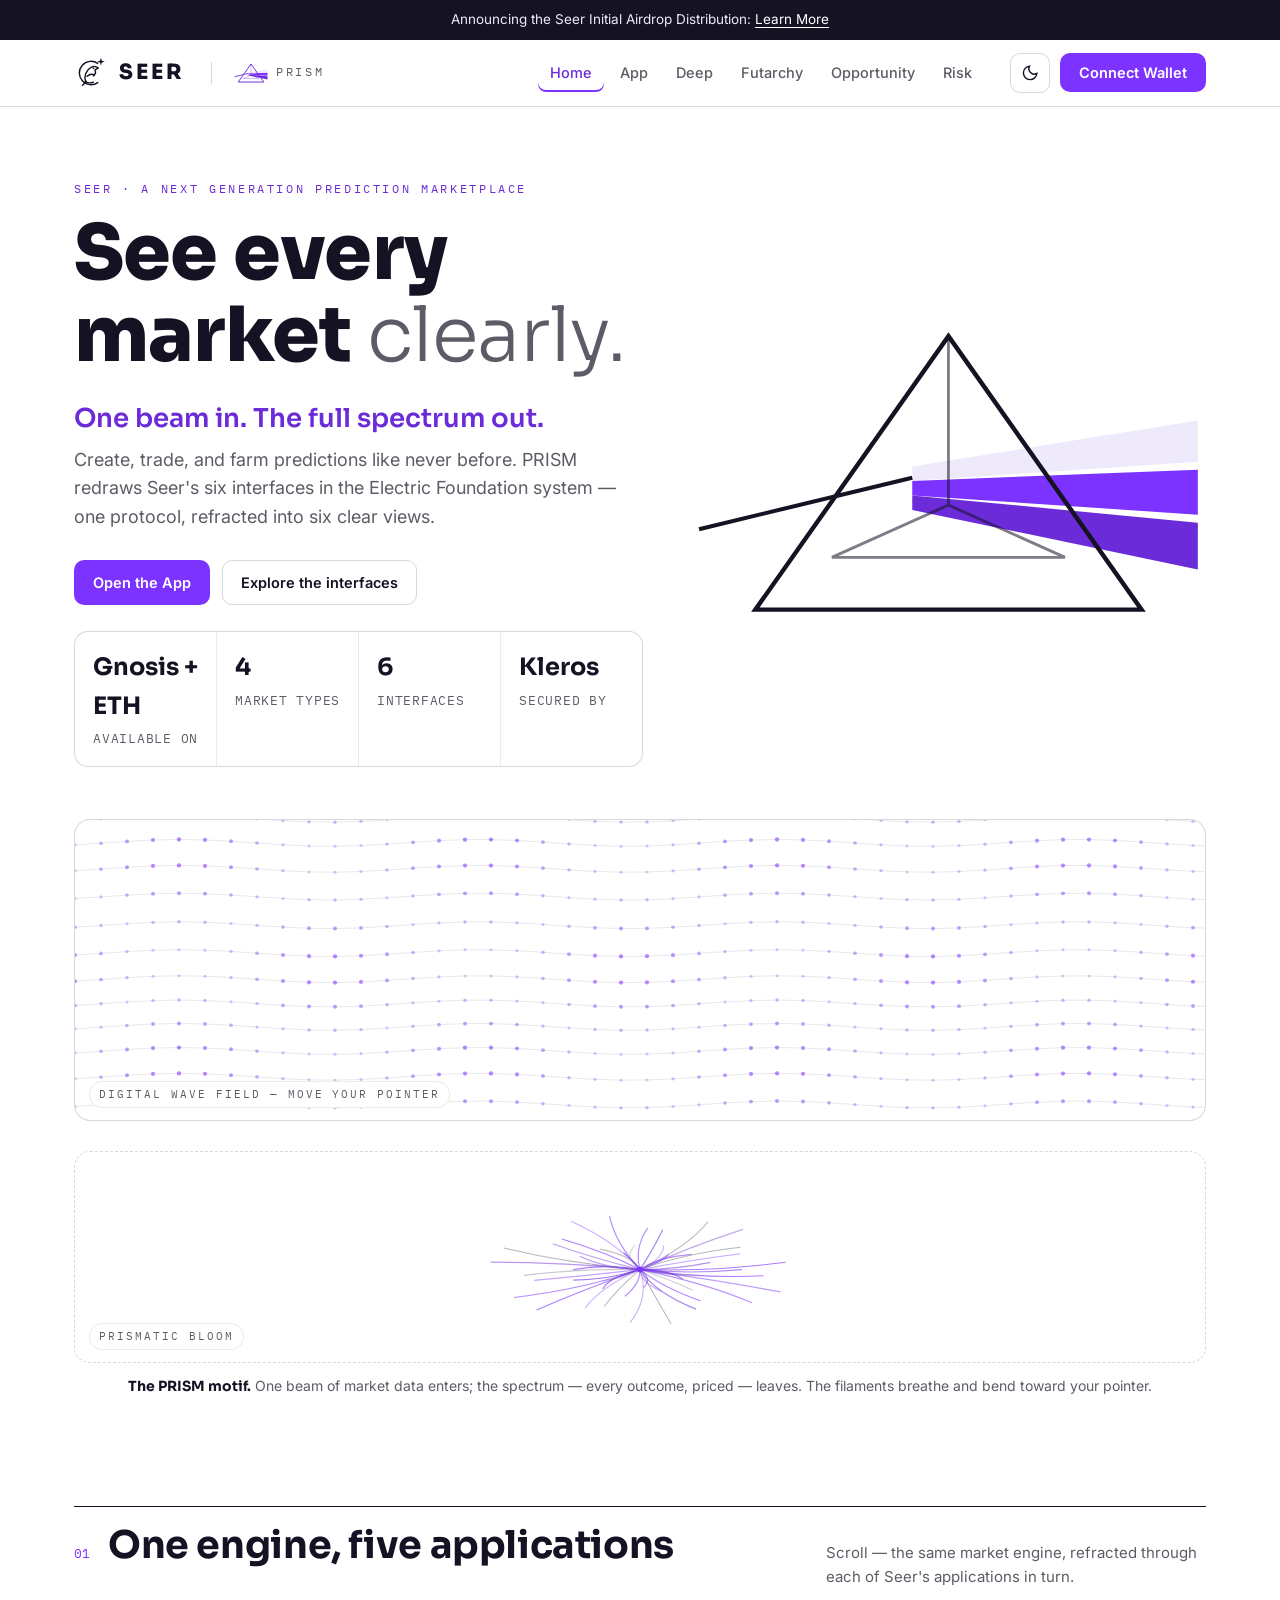
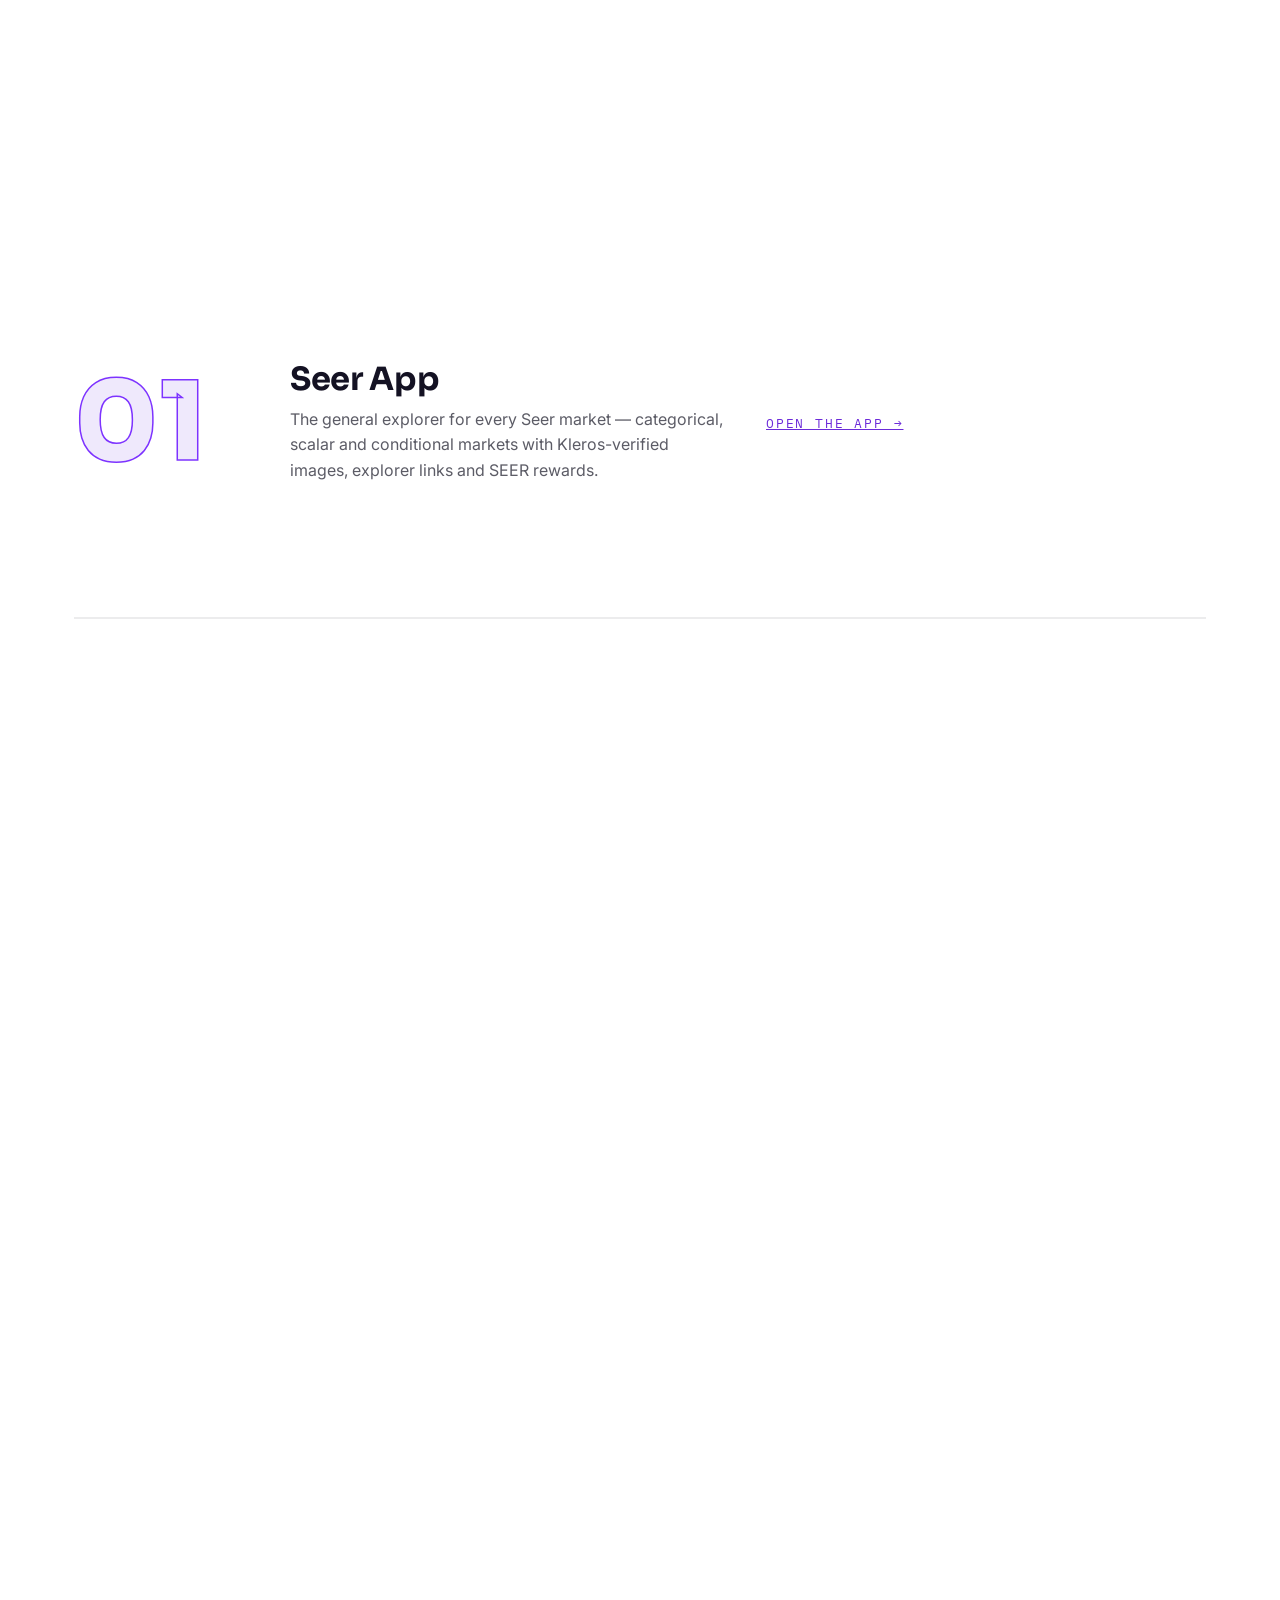
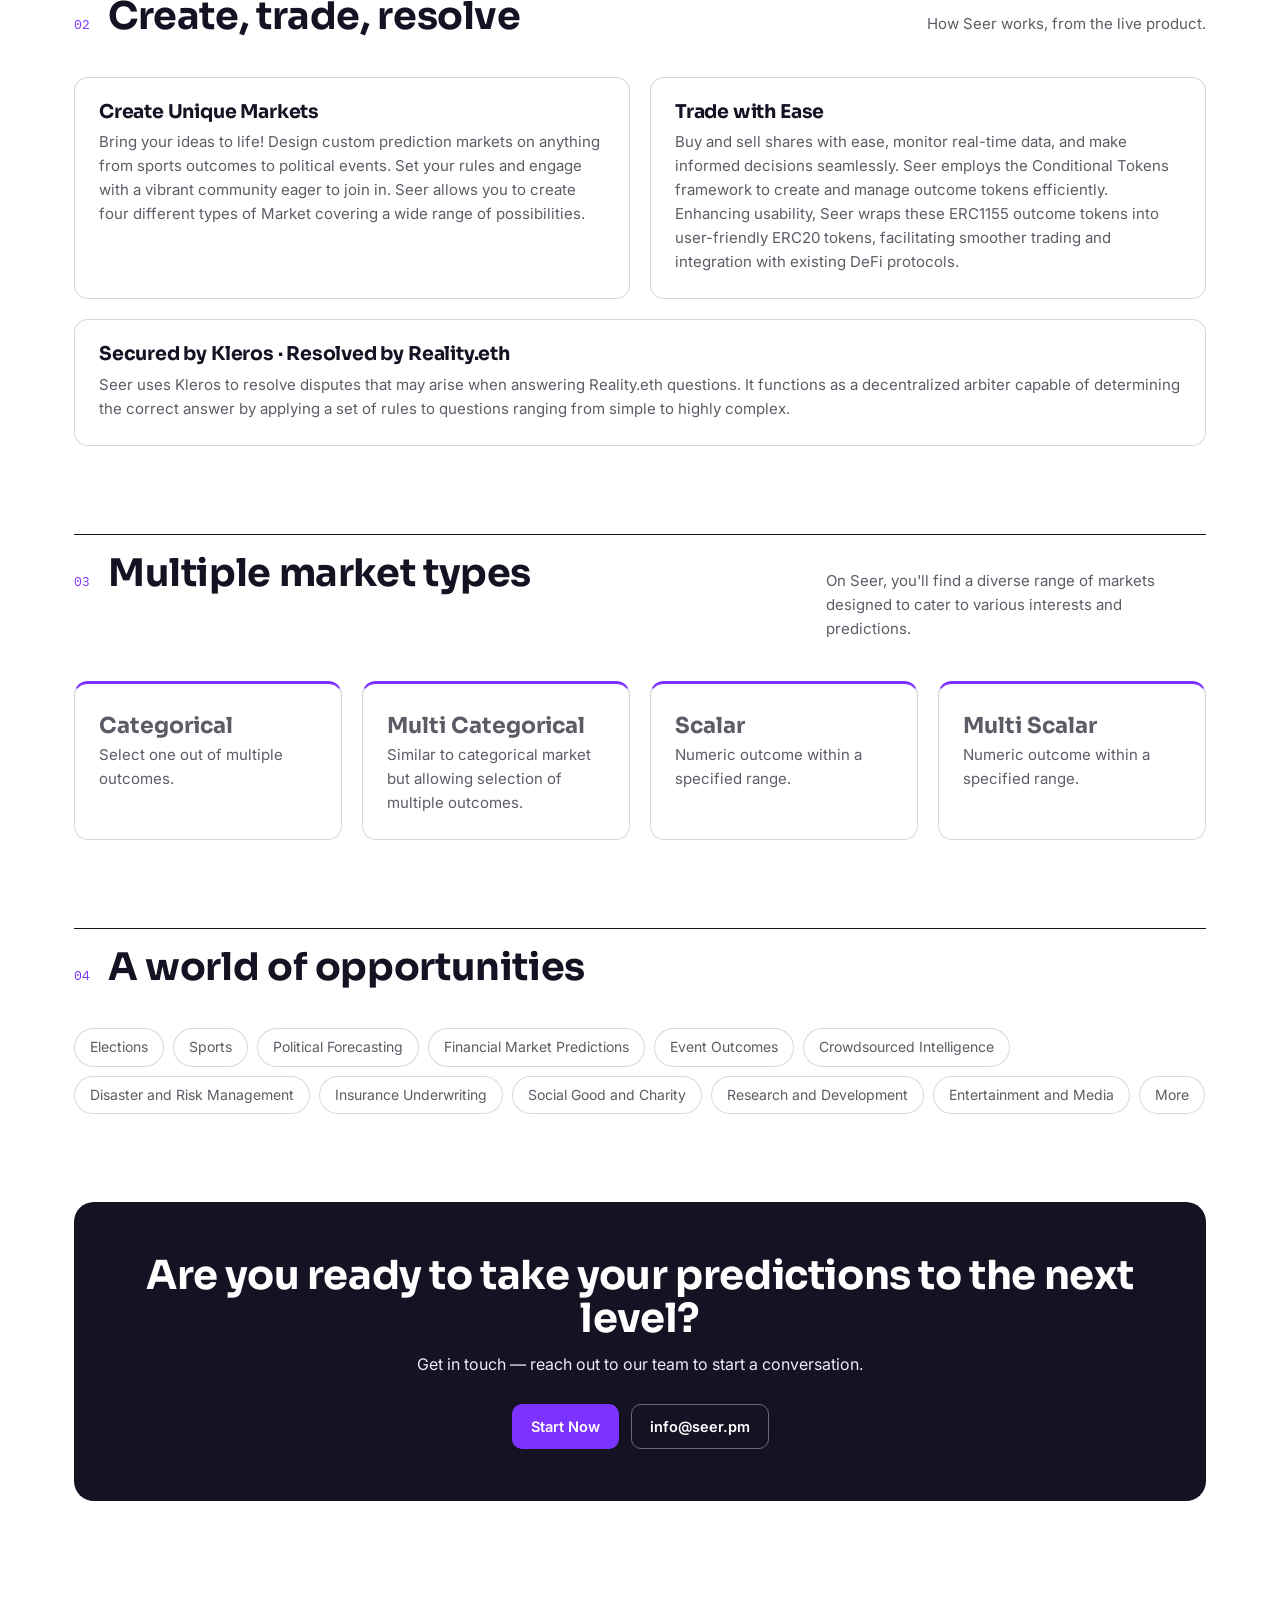
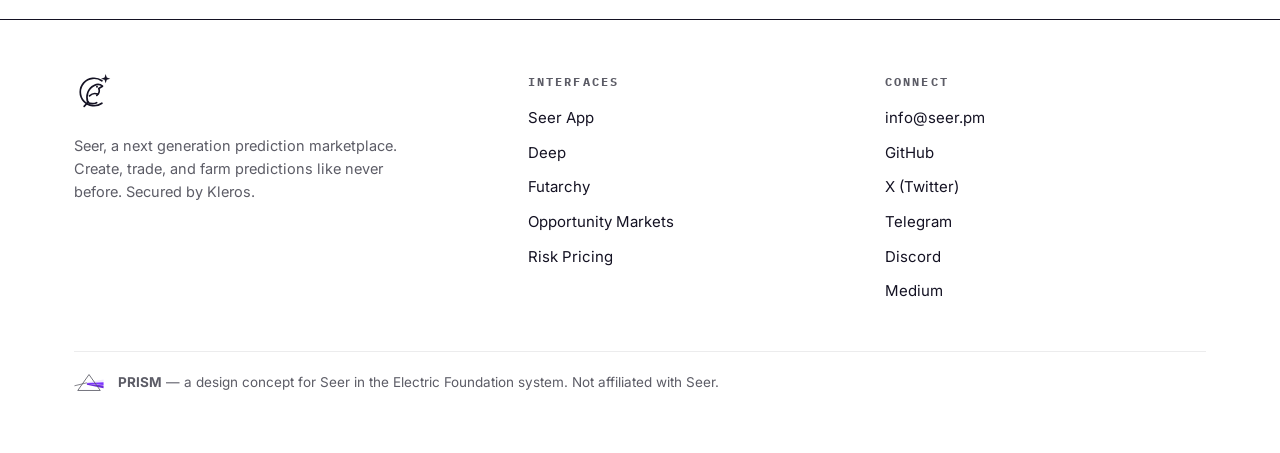
==== commit e0fb3bf4: "Fix homepage scroll sequence: mobile stacked list, corrected scrub progress, no panel ghosting" ====
--- a/index.html
+++ b/index.html
@@ -115,7 +115,7 @@
       </div>
       <div class="seq-progress" aria-hidden="true"><i id="seqBar"></i></div>
     </div></div></div>
-    <noscript><style>.seq{height:auto}.seq-sticky{position:static;height:auto;padding:30px 0}.seq-panel{position:relative;opacity:1;transform:none;margin-bottom:30px}</style></noscript>
+    <noscript><style>.seq{height:auto}.seq-sticky{position:static;height:auto;padding:30px 0;overflow:visible}.seq-track{height:auto}.seq-panel{position:relative;opacity:1;transform:none;margin-bottom:30px;pointer-events:auto}.seq-progress{display:none}</style></noscript>
   </section>
 
   <!-- FEATURES -->
@@ -299,31 +299,56 @@
   window.animate(bcv, drawBloom);
   window.onTheme(function(){ if(RM) drawBloom(0); });
 }
-/* ---------- Scroll-scrubbed ecosystem sequence ---------- */
+/* ---------- Scroll-scrubbed ecosystem sequence (desktop only) ----------
+   Progress is measured over the sticky element's real travel distance:
+   travel = seq height − sticky height, starting when the seq top reaches
+   the sticky's top offset. Panels fade in a window that never overlaps the
+   neighbouring panel (full opacity within |d|<=0.2, zero at |d|>=0.5), so
+   exactly one panel is readable at a time. On small screens (<=860px) and
+   under reduced motion the sequence is a static stacked list instead. */
 var seq=document.getElementById('seq');
 if(seq){
   var panels=seq.querySelectorAll('.seq-panel'), bar=document.getElementById('seqBar');
-  if(RM){ seq.classList.add('static'); }
-  else{
-    var ticking=false;
-    function update(){
-      ticking=false;
-      var r=seq.getBoundingClientRect();
-      var total=seq.offsetHeight - window.innerHeight + 66;
-      var p = Math.min(1, Math.max(0, -r.top / Math.max(1,total)));
-      var pos = p*(panels.length-1);
-      panels.forEach(function(pn,i){
-        var d=Math.abs(i-pos);
-        pn.style.opacity = String(Math.max(0, 1 - d*1.5));
-        pn.style.transform = 'translateY('+((i-pos)*30)+'px)';
-        pn.classList.toggle('on', d<0.5);
-      });
-      if(bar) bar.style.width = (p*100)+'%';
-    }
-    window.addEventListener('scroll', function(){ if(!ticking){ ticking=true; requestAnimationFrame(update); } }, {passive:true});
-    window.addEventListener('resize', update);
-    update();
-  }
+  var stickyEl=seq.querySelector('.seq-sticky');
+  var smallMQ = window.matchMedia('(max-width: 860px)');
+  var topOff = 66;
+  function measure(){ var t=parseFloat(window.getComputedStyle(stickyEl).top); if(!isNaN(t)) topOff=t; }
+  function isStatic(){ return RM || smallMQ.matches; }
+  function clearPanels(){
+    panels.forEach(function(pn){
+      pn.style.opacity=''; pn.style.transform=''; pn.style.visibility='';
+      pn.classList.add('on');
+    });
+    if(bar) bar.style.width='';
+  }
+  var ticking=false;
+  function update(){
+    ticking=false;
+    if(isStatic()) return;
+    var travel = Math.max(1, seq.offsetHeight - stickyEl.offsetHeight);
+    var r = seq.getBoundingClientRect();
+    var p = Math.min(1, Math.max(0, (topOff - r.top) / travel));
+    var pos = p*(panels.length-1);
+    panels.forEach(function(pn,i){
+      var d = Math.abs(i-pos);
+      var op = Math.max(0, Math.min(1, (0.5 - d)/0.3));
+      pn.style.opacity = String(op);
+      pn.style.transform = 'translateY('+((i-pos)*24)+'px)';
+      pn.style.visibility = op>0 ? 'visible' : 'hidden';
+      pn.classList.toggle('on', d<0.5);
+    });
+    if(bar) bar.style.width = (p*100)+'%';
+  }
+  function applyMode(){
+    measure();
+    if(isStatic()){ seq.classList.add('static'); clearPanels(); }
+    else{ seq.classList.remove('static'); update(); }
+  }
+  window.addEventListener('scroll', function(){ if(!ticking){ ticking=true; requestAnimationFrame(update); } }, {passive:true});
+  window.addEventListener('resize', applyMode);
+  if(smallMQ.addEventListener) smallMQ.addEventListener('change', applyMode);
+  else if(smallMQ.addListener) smallMQ.addListener(applyMode);
+  applyMode();
 }
 })();
 </script>
--- a/assets/style.css
+++ b/assets/style.css
@@ -104,8 +104,8 @@
 .bloom-cap b{color:var(--ink); font-family:"Sora",sans-serif}
 
 /* ---------- scroll sequence ---------- */
-.seq{height:340vh; position:relative}
-.seq-sticky{position:sticky; top:66px; height:calc(100vh - 66px); display:flex; flex-direction:column; justify-content:center; overflow:hidden}
+.seq{height:340vh; height:340dvh; position:relative}
+.seq-sticky{position:sticky; top:66px; height:calc(100vh - 66px); height:calc(100dvh - 66px); display:flex; flex-direction:column; justify-content:center; overflow:hidden}
 .seq-track{position:relative; height:300px}
 .seq-panel{position:absolute; inset:0; display:grid; grid-template-columns:180px 1fr 1fr; gap:36px; align-items:center; opacity:0; transform:translateY(34px); pointer-events:none}
 .seq-panel.on{pointer-events:auto}
@@ -117,8 +117,9 @@
 .seq-progress{height:2px; background:var(--line2); margin-top:44px; position:relative}
 .seq-progress i{position:absolute; left:0; top:0; bottom:0; width:0; background:var(--violet)}
 .seq.static{height:auto}
-.seq.static .seq-sticky{position:static; height:auto; padding:40px 0}
-.seq.static .seq-panel{position:relative; opacity:1; transform:none; margin-bottom:34px}
+.seq.static .seq-sticky{position:static; height:auto; padding:40px 0; overflow:visible}
+.seq.static .seq-track{height:auto}
+.seq.static .seq-panel{position:relative; opacity:1; transform:none; margin-bottom:34px; pointer-events:auto}
 
 /* ---------- generic cards / grids ---------- */
 .grid3{display:grid; grid-template-columns:repeat(3,1fr); gap:20px}
@@ -275,6 +276,12 @@
   .foot-grid{grid-template-columns:1fr}
   .sponsor{flex-direction:column; align-items:flex-start}
   section{padding:60px 0}
+  /* Scroll sequence becomes a plain stacked list on small screens — no sticky scrub */
+  .seq{height:auto}
+  .seq .seq-sticky{position:static; height:auto; padding:40px 0; overflow:visible}
+  .seq .seq-track{height:auto}
+  .seq .seq-panel{position:relative; opacity:1; transform:none; margin-bottom:34px; pointer-events:auto}
+  .seq .seq-progress{display:none}
 }
 @media(max-width:1020px){ #typesGrid{grid-template-columns:1fr 1fr !important} }
 @media(max-width:560px){
